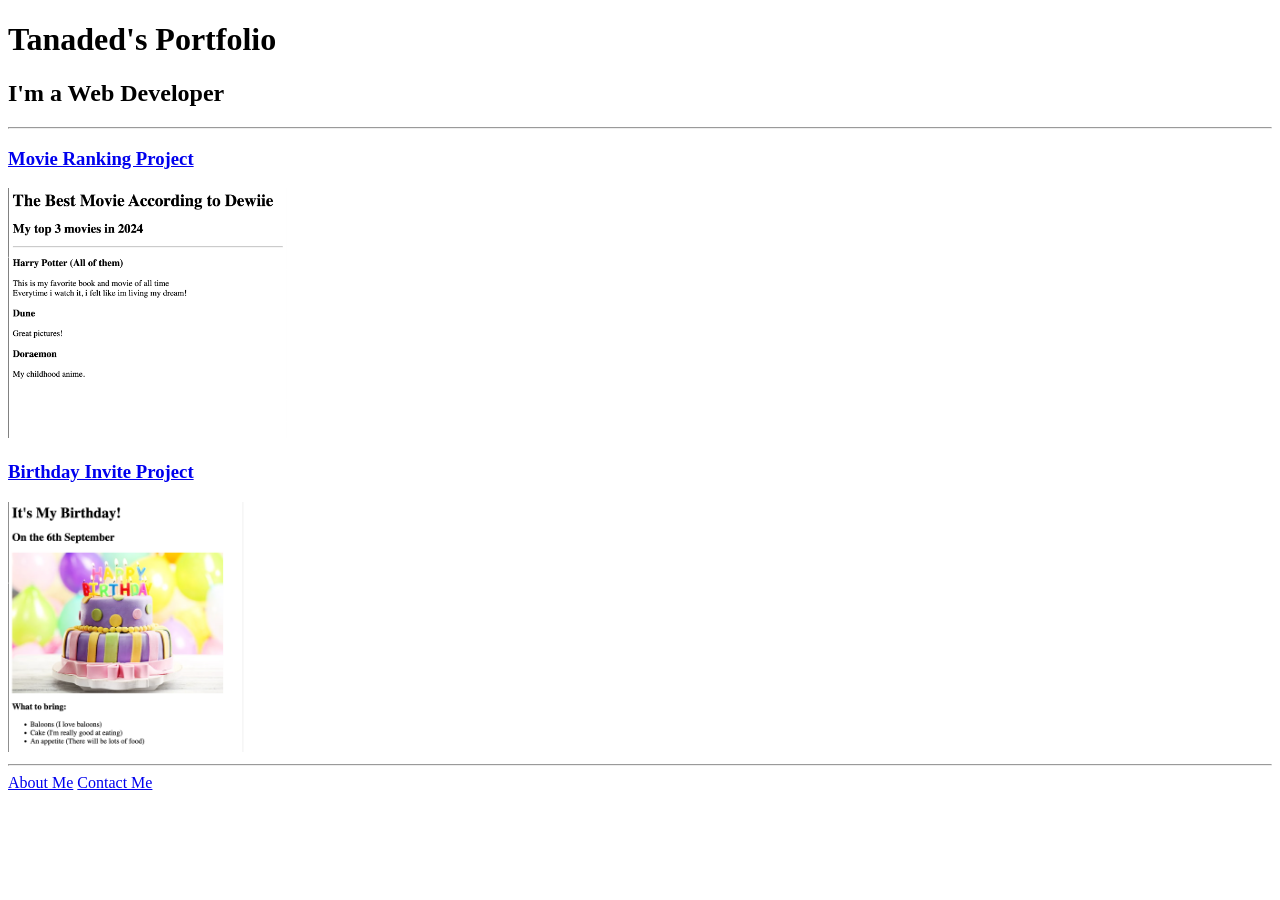
==== index.html @ 6a56ebd7 "Add files via upload" ====
<!-- TODO 1: Create the HTML Boilerplate -->
 <!DOCTYPE html>
 <html lang="en">
 <head>
    <meta charset="UTF-8">
    <meta name="viewport" content="width=device-width, initial-scale=1.0">
    <title>Portfolio</title>
 </head>
 <body>
    <h1>Tanaded's Portfolio</h1>
    <h2>I'm a Web Developer</h2>
    <hr />
    <h3><a href = "./public/movie-ranking.html">Movie Ranking Project</a></h3>
    <img src = "./assets/images/MovieRanking.png" height="250">
    <h3><a href = "./public/birthday-invite.html">Birthday Invite Project</a></h3>
    <img src = "./assets/images/BirthdayInvite.png" height="250">
    <hr />
    <a href = "./public/about.html">About Me</a>
    <a href = "./public/contact.html">Contact Me</a>
 </body>
 </html>

<!-- TODO 2: Add Your previous projects' HTML into the public folder -->

<!-- TODO 3: Take screenshots of your project previews and add the images to the images folder -->

<!-- TODO 4: Add titles/subtitles etc. -->

<!-- TODO 5: Add a link to the project pages -->

<!-- TODO 6: Add images to show the project previews
HINT for TODO 6: You can use the height attribute set to 200 to make the image smaller:
https://developer.mozilla.org/en-US/docs/Web/HTML/Element/img#attr-height -->

<!-- TODO 7: Add the Contact Me and About Me page links -->
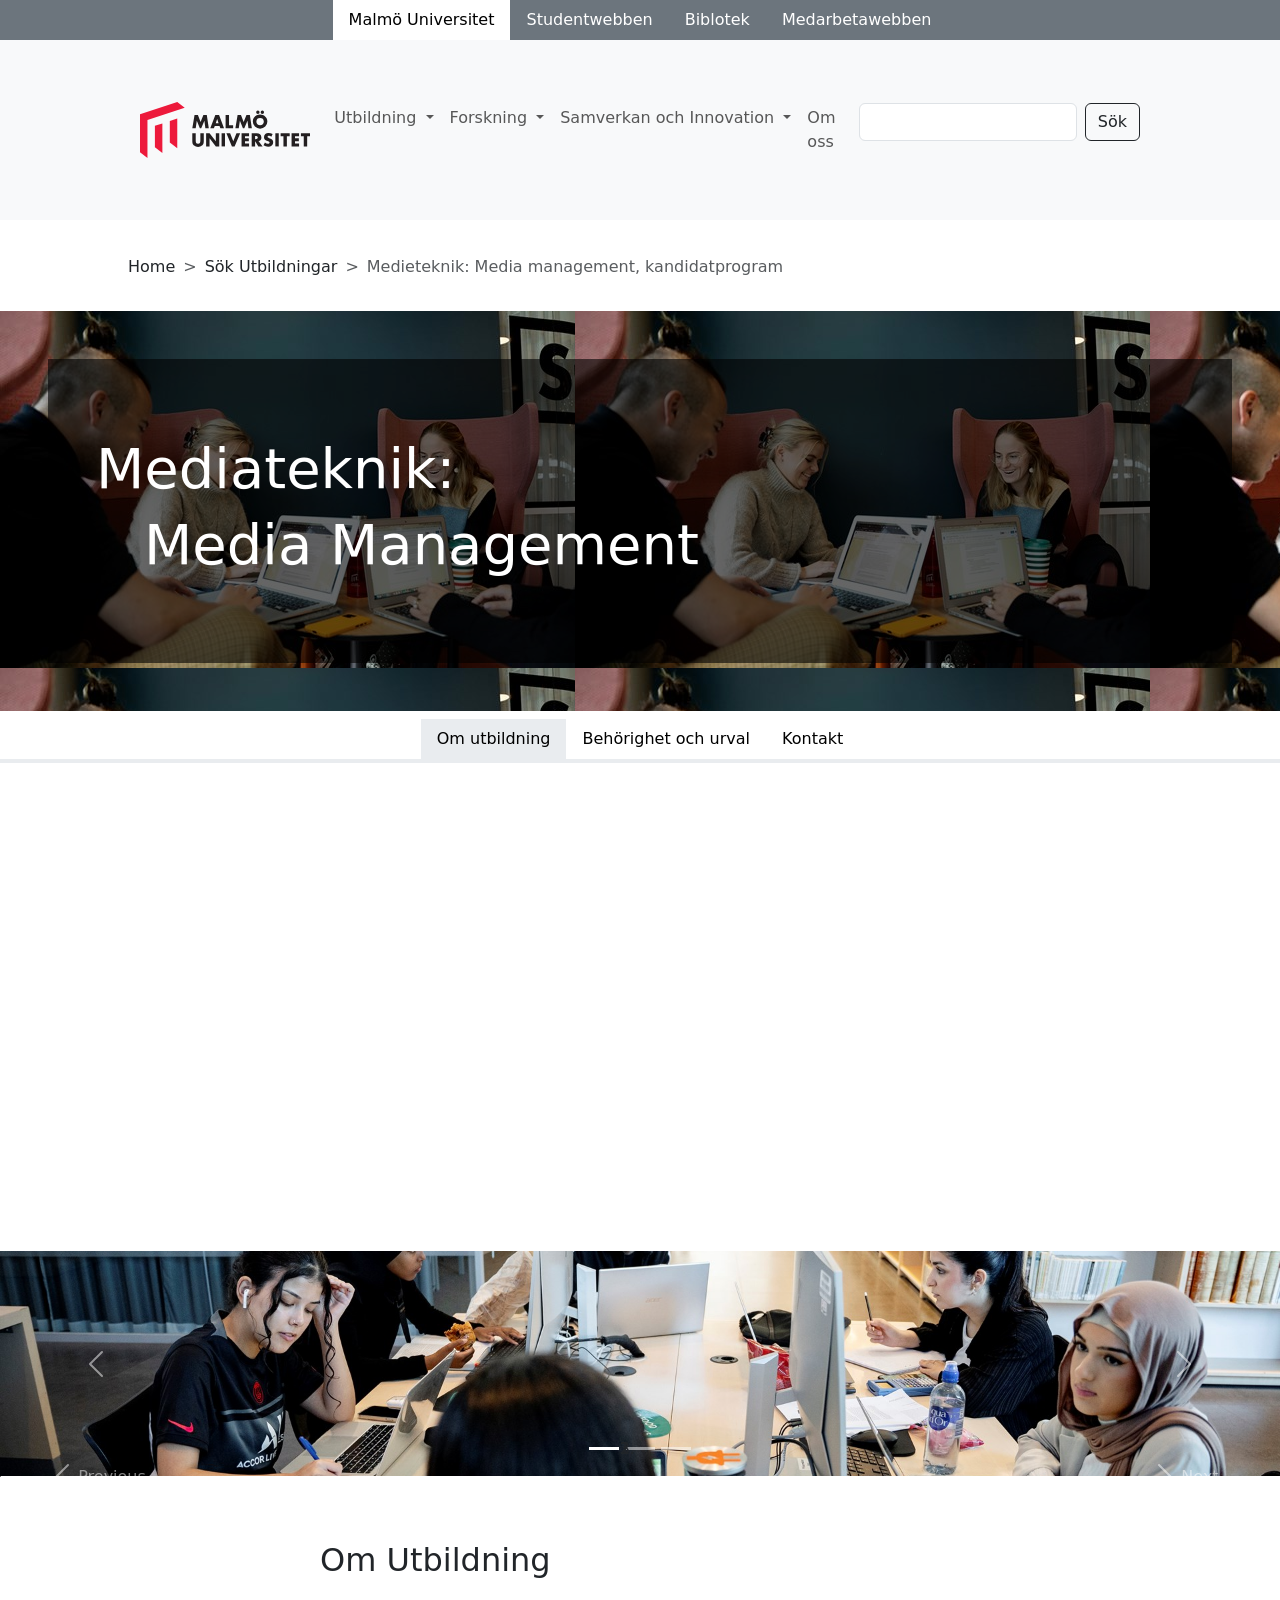
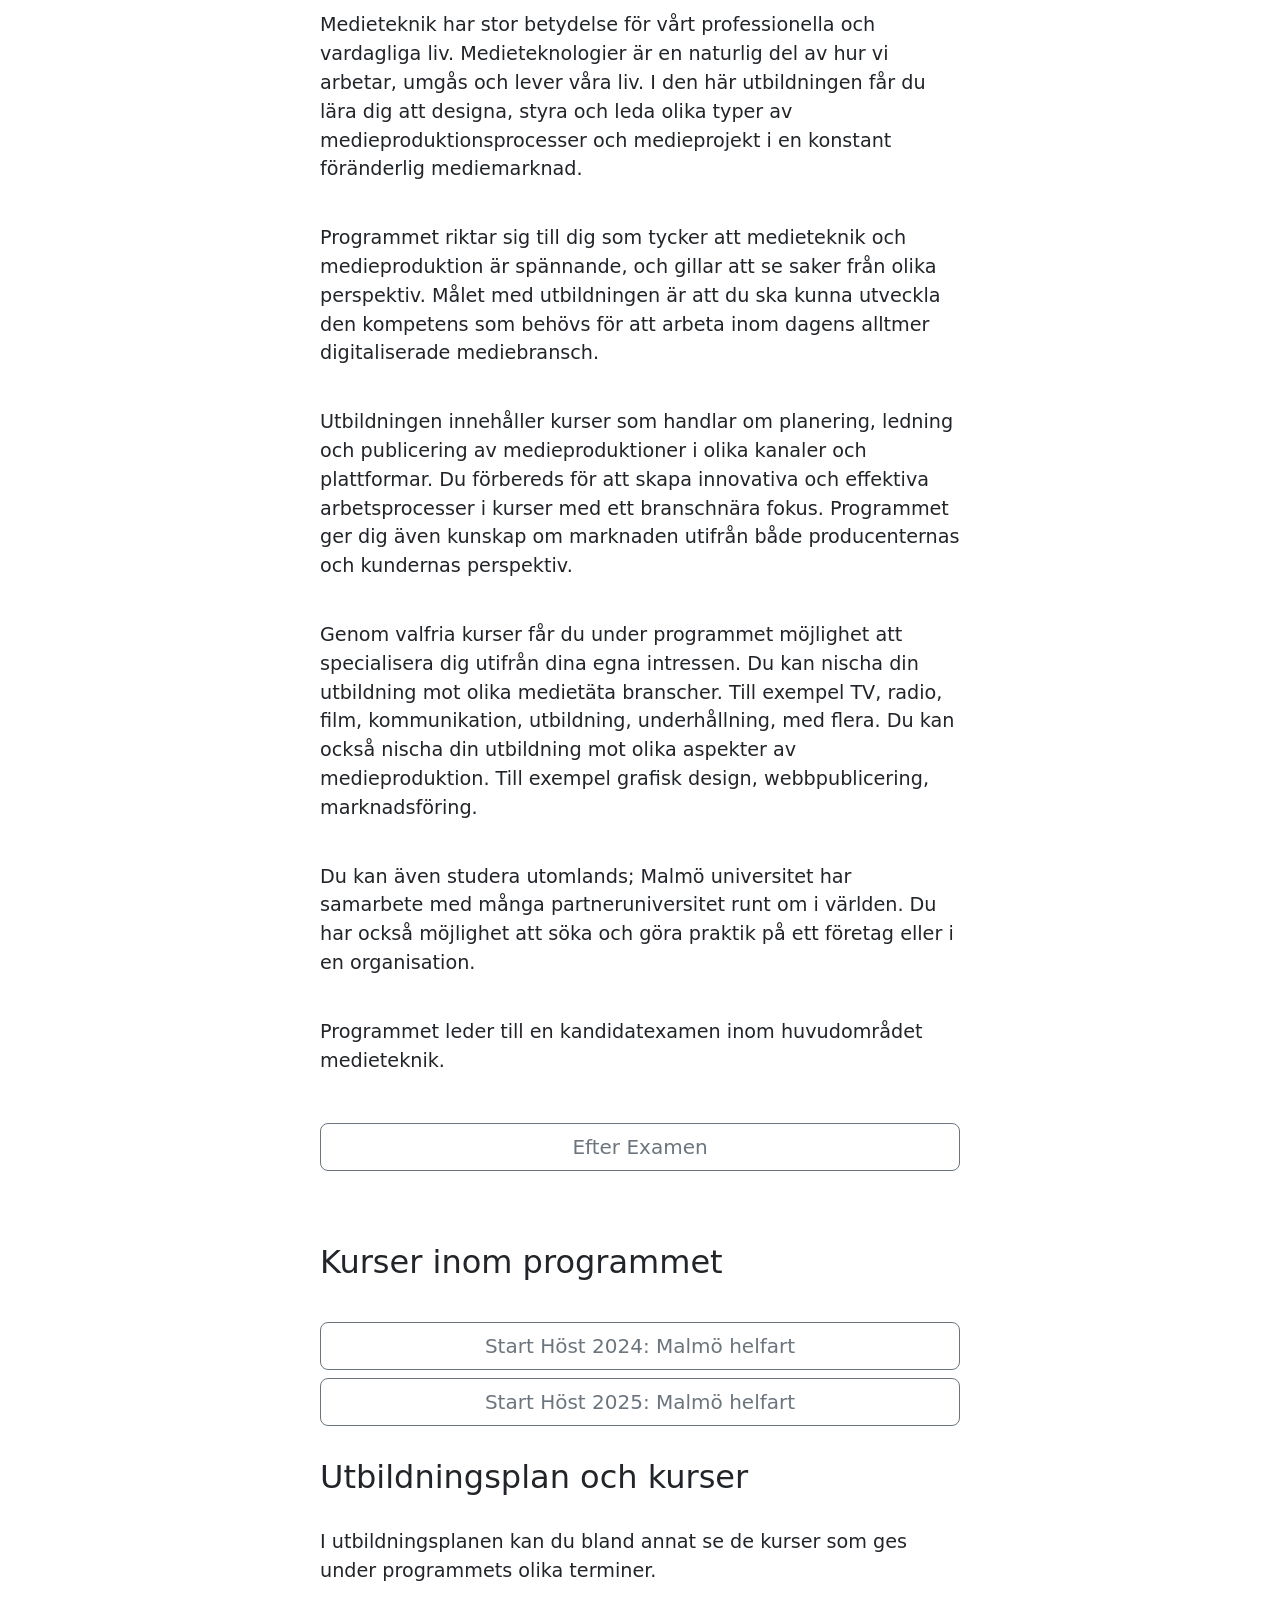
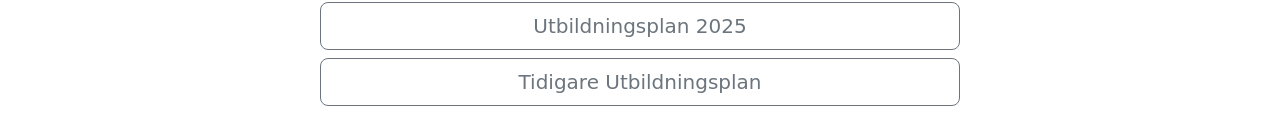
==== commit 0aca79c0: "added right place" ====
--- a/index.html
+++ b/index.html
@@ -1,35 +1,241 @@
-<!-- TODO 1: Create the HTML Boilerplate -->
- <!DOCTYPE html>
- <html lang="en">
- <head>
+<html lang="en">
+<head>
     <meta charset="UTF-8">
     <meta name="viewport" content="width=device-width, initial-scale=1.0">
-    <title>Portfolio</title>
- </head>
- <body>
-    <h1>Tanaded's Portfolio</h1>
-    <h2>I'm a Web Developer</h2>
-    <hr />
-    <h3><a href = "./public/movie-ranking.html">Movie Ranking Project</a></h3>
-    <img src = "./assets/images/MovieRanking.png" height="250">
-    <h3><a href = "./public/birthday-invite.html">Birthday Invite Project</a></h3>
-    <img src = "./assets/images/BirthdayInvite.png" height="250">
-    <hr />
-    <a href = "./public/about.html">About Me</a>
-    <a href = "./public/contact.html">Contact Me</a>
- </body>
- </html>
-
-<!-- TODO 2: Add Your previous projects' HTML into the public folder -->
-
-<!-- TODO 3: Take screenshots of your project previews and add the images to the images folder -->
-
-<!-- TODO 4: Add titles/subtitles etc. -->
-
-<!-- TODO 5: Add a link to the project pages -->
-
-<!-- TODO 6: Add images to show the project previews
-HINT for TODO 6: You can use the height attribute set to 200 to make the image smaller:
-https://developer.mozilla.org/en-US/docs/Web/HTML/Element/img#attr-height -->
-
-<!-- TODO 7: Add the Contact Me and About Me page links -->+    <title>Document</title>
+    <link rel="stylesheet" href="./style.css">
+    <link href="https://cdn.jsdelivr.net/npm/bootstrap@5.3.3/dist/css/bootstrap.min.css" rel="stylesheet" integrity="sha384-QWTKZyjpPEjISv5WaRU9OFeRpok6YctnYmDr5pNlyT2bRjXh0JMhjY6hW+ALEwIH" crossorigin="anonymous">
+    <script src="https://cdn.jsdelivr.net/npm/bootstrap@5.3.3/dist/js/bootstrap.bundle.min.js" integrity="sha384-YvpcrYf0tY3lHB60NNkmXc5s9fDVZLESaAA55NDzOxhy9GkcIdslK1eN7N6jIeHz" crossorigin="anonymous"></script>
+</head>
+<body>
+    <ul class="nav justify-content-center bg-secondary">
+        <li class="nav-item">
+          <a class="nav-link active text-black bg-white" aria-current="page" href="#">Malmö Universitet</a>
+        </li>
+        <li class="nav-item">
+          <a class="nav-link text-white" href="#">Studentwebben</a>
+        </li>
+        <li class="nav-item">
+          <a class="nav-link text-white" href="#">Biblotek</a>
+        </li>
+        <li class="nav-item">
+          <a class="nav-link text-white" href="#">Medarbetawebben</a>
+        </li>
+      </ul>
+
+  <nav class="navbar navbar-expand-lg bg-body-tertiary" style="padding-left: 10%; padding-right: 10%;">
+    <div class="container-fluid">
+      <a class="navbar-brand" href="https://mau.se/"> <img src="./mau_sv_logotyp.svg" alt=""> </a>
+      <button class="navbar-toggler" type="button" data-bs-toggle="collapse" data-bs-target="#navbarScroll" aria-controls="navbarScroll" aria-expanded="false" aria-label="Toggle navigation">
+        <span class="navbar-toggler-icon"></span>
+      </button>
+      <div class="collapse navbar-collapse" id="navbarScroll">
+        <ul class="navbar-nav me-auto my-2 my-lg-0 navbar-nav-scroll" style="--bs-scroll-height: 100px;">
+            <li class="nav-item dropdown">
+                <a class="nav-link dropdown-toggle" href="#" role="button" data-bs-toggle="dropdown" aria-expanded="false">
+                  Utbildning
+                </a>
+                <ul class="dropdown-menu">
+                  <li><a class="dropdown-item" href="#">Action</a></li>
+                  <li><a class="dropdown-item" href="#">Another action</a></li>
+                  <li><hr class="dropdown-divider"></li>
+                  <li><a class="dropdown-item" href="#">Something else here</a></li>
+                </ul>
+              </li>
+          <li class="nav-item dropdown">
+            <a class="nav-link dropdown-toggle" href="#" role="button" data-bs-toggle="dropdown" aria-expanded="false">
+              Forskning
+            </a>
+            <ul class="dropdown-menu">
+              <li><a class="dropdown-item" href="#">Action</a></li>
+              <li><a class="dropdown-item" href="#">Another action</a></li>
+              <li><hr class="dropdown-divider"></li>
+              <li><a class="dropdown-item" href="#">Something else here</a></li>
+            </ul>
+          </li>
+          <li class="nav-item dropdown">
+            <a class="nav-link dropdown-toggle" href="#" role="button" data-bs-toggle="dropdown" aria-expanded="false">
+              Samverkan och Innovation
+            </a>
+            <ul class="dropdown-menu">
+              <li><a class="dropdown-item" href="#">Action</a></li>
+              <li><a class="dropdown-item" href="#">Another action</a></li>
+              <li><hr class="dropdown-divider"></li>
+              <li><a class="dropdown-item" href="#">Something else here</a></li>
+            </ul>
+          </li>
+          <li class="nav-item">
+            <a class="nav-link" href="#">Om oss</a>
+          </li>
+        </ul>
+        <form class="d-flex" role="search">
+          <input class="form-control me-2" type="search" placeholder="" aria-label="Search">
+          <button class="btn btn-outline-dark" type="submit">Sök</button>
+        </form>
+      </div>
+    </div>
+  </nav>
+
+  <nav style="--bs-breadcrumb-divider: '>'; padding-left: 10%; padding-right: 10%;" aria-label="breadcrumb" class="breadcrumb">
+    <ol class="breadcrumb">
+        <li class="breadcrumb-item" aria-current="page">Home</li>
+        <li class="breadcrumb-item" aria-current="page">Sök Utbildningar</li>
+        <li class="breadcrumb-item active" aria-current="page"> Medieteknik: Media management, kandidatprogram</li>
+    </ol>
+  </nav>
+  
+<!-- Hero -->
+<div class="p-5 text-left bg-image" style="
+    background-image: url(./student-ny.jpg);
+    height: 400px;
+  ">
+  <div class="mask" style="background-color: rgba(0, 0, 0, 0.6);">
+    <div class="d-flex justify-content-left align-items-center h-100 px-5">
+      <div class="text-white">
+        <h1 class="" style="font-size: 350%;">Mediateknik:</h1>
+        <h1 class="mx-5" style="font-size: 350%;">Media Management</h1>
+      </div>
+    </div>
+  </div>
+</div>
+<!-- Hero -->
+<div class="sticky-top bg-white">
+    <ul class="nav justify-content-center mt-2">
+        <li class="nav-item">
+          <a class="nav-link active text-black bg-body-secondary " aria-current="page" href="#">Om utbildning</a>
+        </li>
+        <li class="nav-item">
+          <a class="nav-link text-black " href="#">Behörighet och urval</a>
+        </li>
+        <li class="nav-item">
+          <a class="nav-link text-black" href="#">Kontakt</a>
+        </li>
+      </ul>
+</div>
+
+<div class="bg-body-secondary line"></div>
+
+<div class="media-player">
+    <div class="ratio ratio-16x9">
+        <iframe src="https://www.youtube.com/embed/PCsbh3WzIQ0" title="YouTube video" allowfullscreen></iframe>
+      </div>
+</div>
+
+<div style="padding-top: 5%;">
+    <div id="carouselExampleIndicators" class="carousel slide">
+        <div class="carousel-indicators">
+          <button type="button" data-bs-target="#carouselExampleIndicators" data-bs-slide-to="0" class="active" aria-current="true" aria-label="Slide 1"></button>
+          <button type="button" data-bs-target="#carouselExampleIndicators" data-bs-slide-to="1" aria-label="Slide 2"></button>
+          <button type="button" data-bs-target="#carouselExampleIndicators" data-bs-slide-to="2" aria-label="Slide 3"></button>
+        </div>
+        <div class="carousel-inner">
+          <div class="carousel-item active">
+            <img src="./hero-student-24.jpg" class="d-block w-100 h-25" alt="...">
+          </div>
+          <div class="carousel-item">
+            <img src="./oppet-hus-tshirt.jpg" class="d-block w-100 h-25" alt="...">
+          </div>
+          <div class="carousel-item">
+            <img src="./Outside_Orkanen-_Malm-_University.jpg" class="d-block w-100 h-25" alt="...">
+          </div>
+        </div>
+        <button class="carousel-control-prev" type="button" data-bs-target="#carouselExampleIndicators" data-bs-slide="prev">
+          <span class="carousel-control-prev-icon" aria-hidden="true"></span>
+          <span class="visually-hidden">Previous</span>
+        </button>
+        <button class="carousel-control-next" type="button" data-bs-target="#carouselExampleIndicators" data-bs-slide="next">
+          <span class="carousel-control-next-icon" aria-hidden="true"></span>
+          <span class="visually-hidden">Next</span>
+        </button>
+      </div>
+  </div>
+
+<div id="myCarousel" class="carousel slide" data-ride="carousel">
+        <ol class="carousel-indicators">
+          <li data-target="#myCarousel" data-slide-to="0" class="active"></li>
+          <li data-target="#myCarousel" data-slide-to="1" class=""></li>
+          <li data-target="#myCarousel" data-slide-to="2" class=""></li>
+        </ol>
+        <div class="carousel-inner">
+          <div class="carousel-item active">
+            <img class="first-slide" src="[data-uri]" alt="First slide">
+            <div class="container">
+              <div class="carousel-caption text-left">
+                <h1>Example headline.</h1>
+                <p>Cras justo odio, dapibus ac facilisis in, egestas eget quam. Donec id elit non mi porta gravida at eget metus. Nullam id dolor id nibh ultricies vehicula ut id elit.</p>
+                <p><a class="btn btn-lg btn-primary" href="#" role="button">Sign up today</a></p>
+              </div>
+            </div>
+          </div>
+          <div class="carousel-item">
+            <img class="second-slide" src="[data-uri]" alt="Second slide">
+            <div class="container">
+              <div class="carousel-caption">
+                <h1>Another example headline.</h1>
+                <p>Cras justo odio, dapibus ac facilisis in, egestas eget quam. Donec id elit non mi porta gravida at eget metus. Nullam id dolor id nibh ultricies vehicula ut id elit.</p>
+                <p><a class="btn btn-lg btn-primary" href="#" role="button">Learn more</a></p>
+              </div>
+            </div>
+          </div>
+          <div class="carousel-item">
+            <img class="third-slide" src="[data-uri]" alt="Third slide">
+            <div class="container">
+              <div class="carousel-caption text-right">
+                <h1>One more for good measure.</h1>
+                <p>Cras justo odio, dapibus ac facilisis in, egestas eget quam. Donec id elit non mi porta gravida at eget metus. Nullam id dolor id nibh ultricies vehicula ut id elit.</p>
+                <p><a class="btn btn-lg btn-primary" href="#" role="button">Browse gallery</a></p>
+              </div>
+            </div>
+          </div>
+        </div>
+        <a class="carousel-control-prev" href="#myCarousel" role="button" data-slide="prev">
+          <span class="carousel-control-prev-icon" aria-hidden="true"></span>
+          <span class="sr-only">Previous</span>
+        </a>
+        <a class="carousel-control-next" href="#myCarousel" role="button" data-slide="next">
+          <span class="carousel-control-next-icon" aria-hidden="true"></span>
+          <span class="sr-only">Next</span>
+        </a>
+      </div>
+    <div class="body">
+        <h2 class="about">Om Utbildning</h2>
+        <br>
+        <p>Medieteknik har stor betydelse för vårt professionella och vardagliga liv. Medieteknologier är en naturlig del av hur vi arbetar, umgås och lever våra liv. I den här utbildningen får du lära dig att designa, styra och leda olika typer av medieproduktionsprocesser och medieprojekt i en konstant föränderlig mediemarknad.</p>
+        <br>
+        <p>Programmet riktar sig till dig som tycker att medieteknik och medieproduktion är spännande, och gillar att se saker från olika perspektiv. Målet med utbildningen är att du ska kunna utveckla den kompetens som behövs för att arbeta inom dagens alltmer digitaliserade mediebransch.</p>
+        <br>
+        <p>Utbildningen innehåller kurser som handlar om planering, ledning och publicering av medieproduktioner i olika kanaler och plattformar. Du förbereds för att skapa innovativa och effektiva arbetsprocesser i kurser med ett branschnära fokus. Programmet ger dig även kunskap om marknaden utifrån både producenternas och kundernas perspektiv.</p>
+        <br>
+        <p>Genom valfria kurser får du under programmet möjlighet att specialisera dig utifrån dina egna intressen. Du kan nischa din utbildning mot olika medietäta branscher. Till exempel TV, radio, film, kommunikation, utbildning, underhållning, med flera. Du kan också nischa din utbildning mot olika aspekter av medieproduktion. Till exempel grafisk design, webbpublicering, marknadsföring.</p>
+        <br>
+        <p>Du kan även studera utomlands; Malmö universitet har samarbete med många partneruniversitet runt om i världen. Du har också möjlighet att söka och göra praktik på ett företag eller i en organisation.</p>
+        <br>
+        <p>Programmet leder till en kandidatexamen inom huvudområdet medieteknik.</p>
+
+        <div class="my-5">
+            <div class="d-grid gap-2">
+            <button class="btn btn-outline-secondary btn-lg" type="button">Efter Examen</button>
+            </div>
+        </div>
+        <br>
+        <h2>Kurser inom programmet</h2>
+        <br>
+        <div class="my-2">
+            <div class="d-grid gap-2">
+            <button class="btn btn-outline-secondary btn-lg" type="button">Start Höst 2024: Malmö helfart</button>
+            <button class="btn btn-outline-secondary btn-lg" type="button">Start Höst 2025: Malmö helfart</button>
+            </div>
+        </div>
+        <br>
+        <h2>Utbildningsplan och kurser</h2>
+        <br>
+        <p>I utbildningsplanen kan du bland annat se de kurser som ges under programmets olika terminer.</p>
+        <div class="my-2">
+            <div class="d-grid gap-2">
+            <button class="btn btn-outline-secondary btn-lg" type="button">Utbildningsplan 2025</button>
+            <button class="btn btn-outline-secondary btn-lg" type="button">Tidigare Utbildningsplan</button>
+            </div>
+        </div>
+    </div>
+</body>
+</html>
--- a/style.css
+++ b/style.css
@@ -0,0 +1,83 @@
+.skip-container{
+        --bs-gutter-x: 1.5rem;
+        --bs-gutter-y: 0;
+        width: 100%;
+        padding-right: calc(var(--bs-gutter-x)* .5);
+        padding-left: calc(var(--bs-gutter-x)* .5);
+        margin-right: auto;
+        margin-left: auto;
+}
+
+nav{
+    height: 20%;
+}
+
+.breadcrumb{
+    height: fit-content;
+    margin-top: 1.5%;
+}
+
+
+.hero{
+    padding: 0;
+    margin: 0;
+    border: 0;
+    position: relative;
+    text-align: center;
+}
+
+.hero-img{
+    height: 80%;
+    width: 100%;
+    object-fit: cover;
+}
+
+.hero__title-label--primary{
+    position: absolute;
+    top: 20%;
+    right: 50%;
+}
+
+.hero__title-label--secondary{
+    position: absolute;
+    top: 45%;
+    right: 20%;
+}
+
+.hero__title-label{
+    font-size: 365%;
+    color: black;
+    background-color: aquamarine;
+}
+
+.line{
+    height: 0.5%;
+}
+
+.body{
+    padding-left: 25%;
+    padding-right: 25%;
+    padding-top: 5%;
+}
+
+.about{
+    font-size: 2rem;
+}
+
+p{
+    font-size: 1.2rem;
+}
+
+.media-player{
+    padding-left: 25%;
+    padding-right: 25%;
+    padding-top: 5%;
+}
+
+img{
+    object-fit: cover;
+}
+
+.nav-link:hover{
+    background-color: rgb(183, 182, 182);
+}
